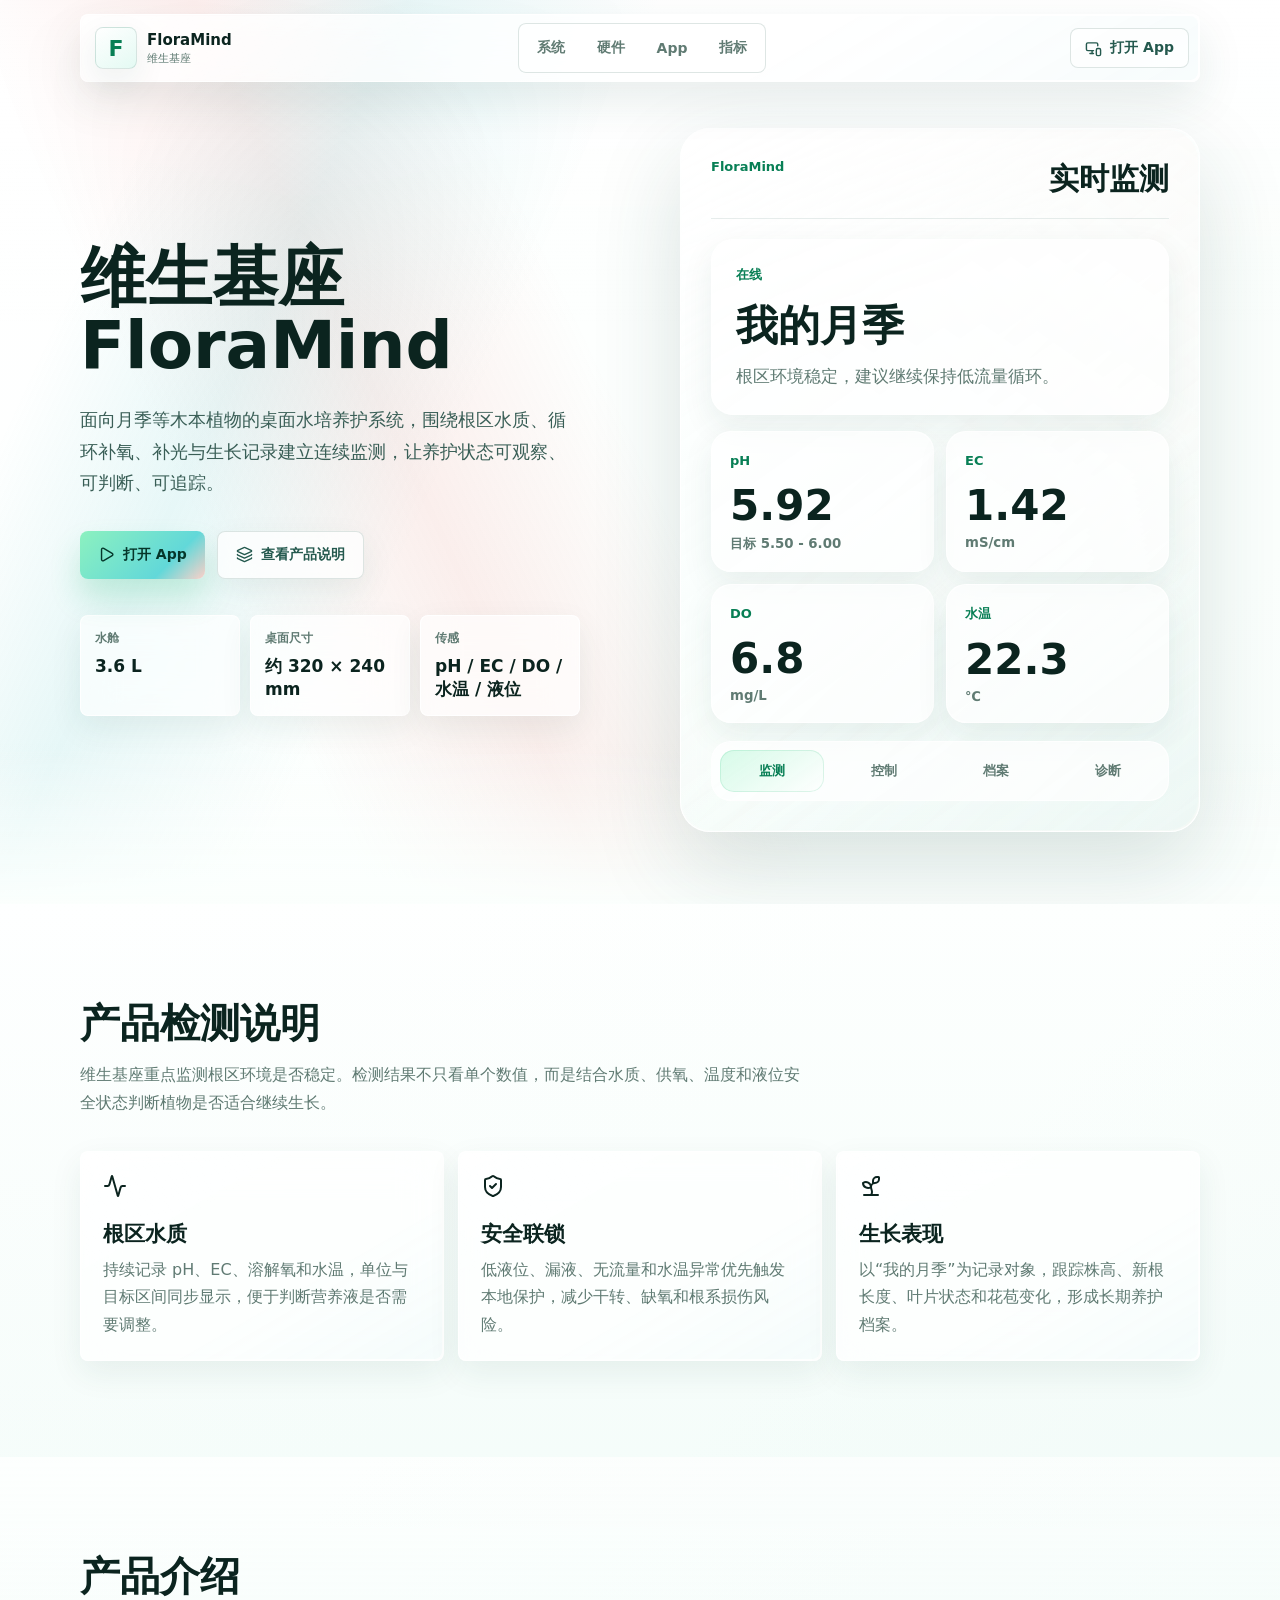
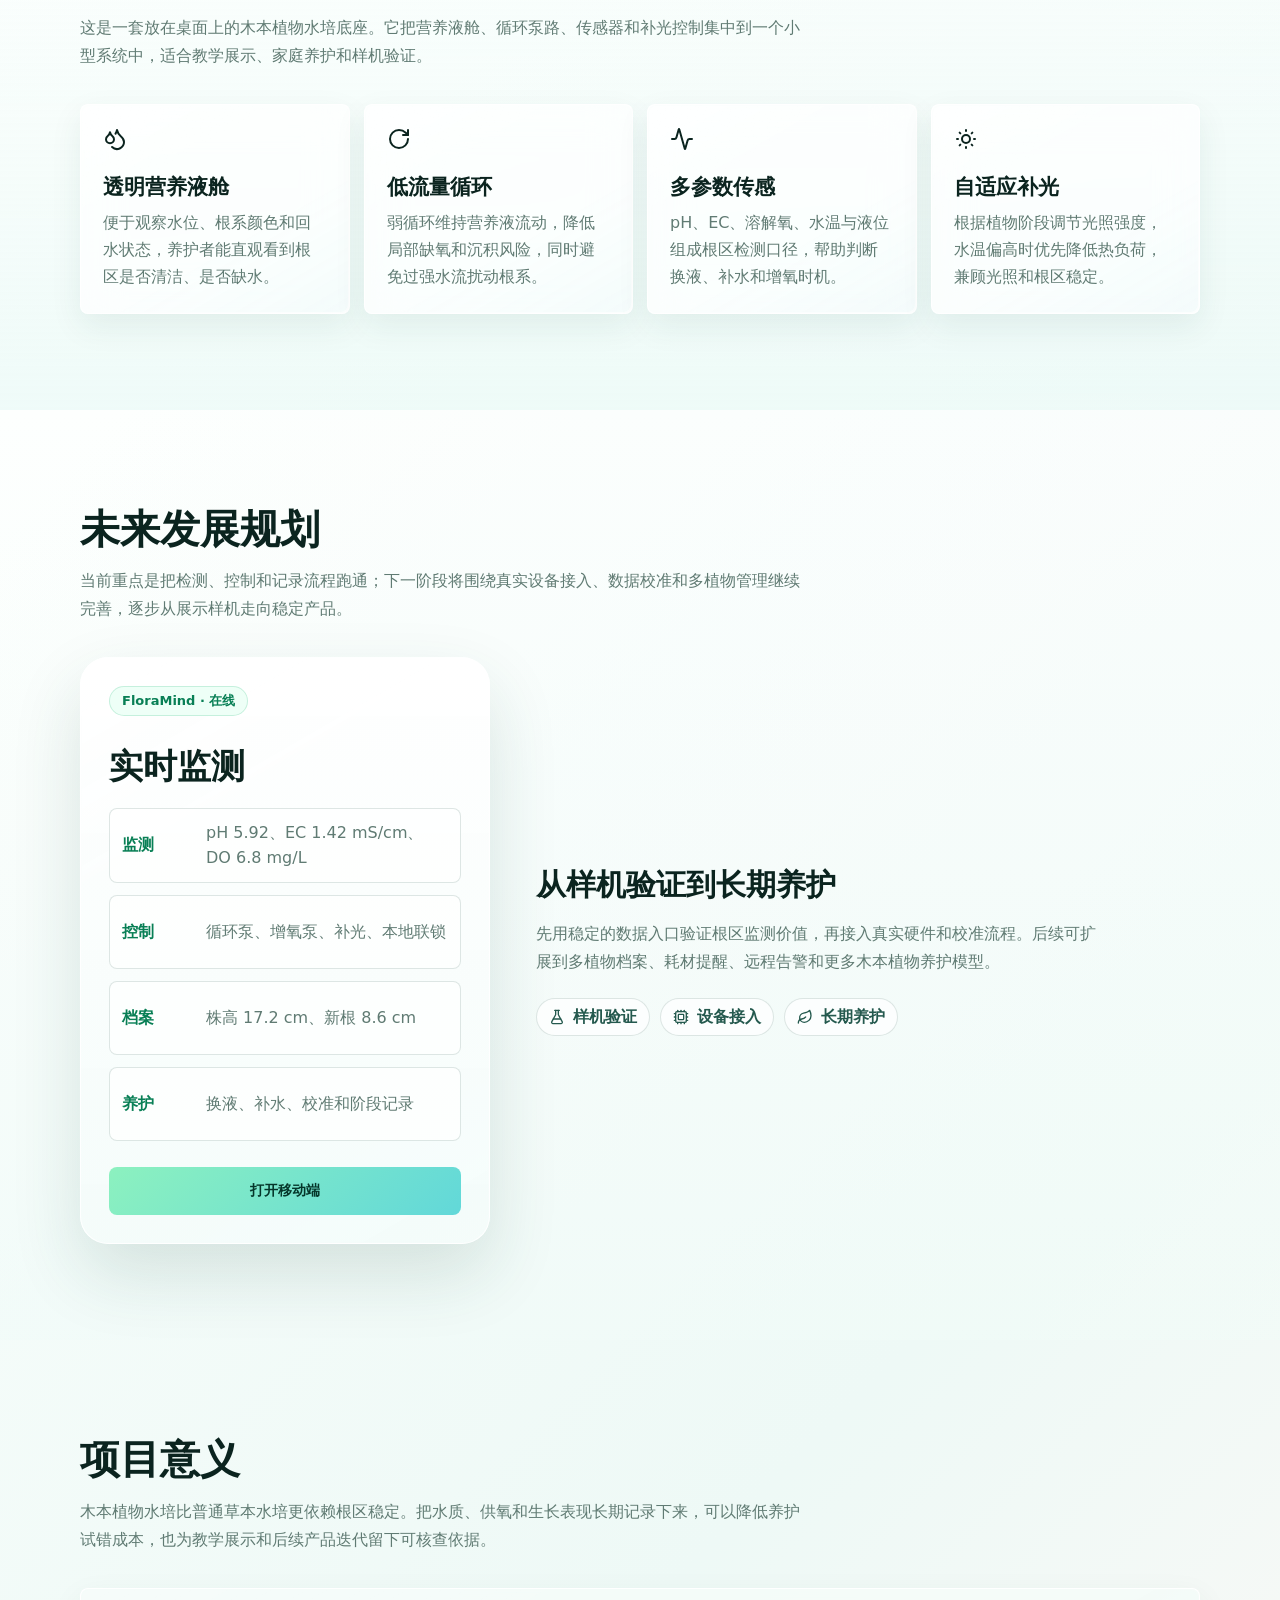
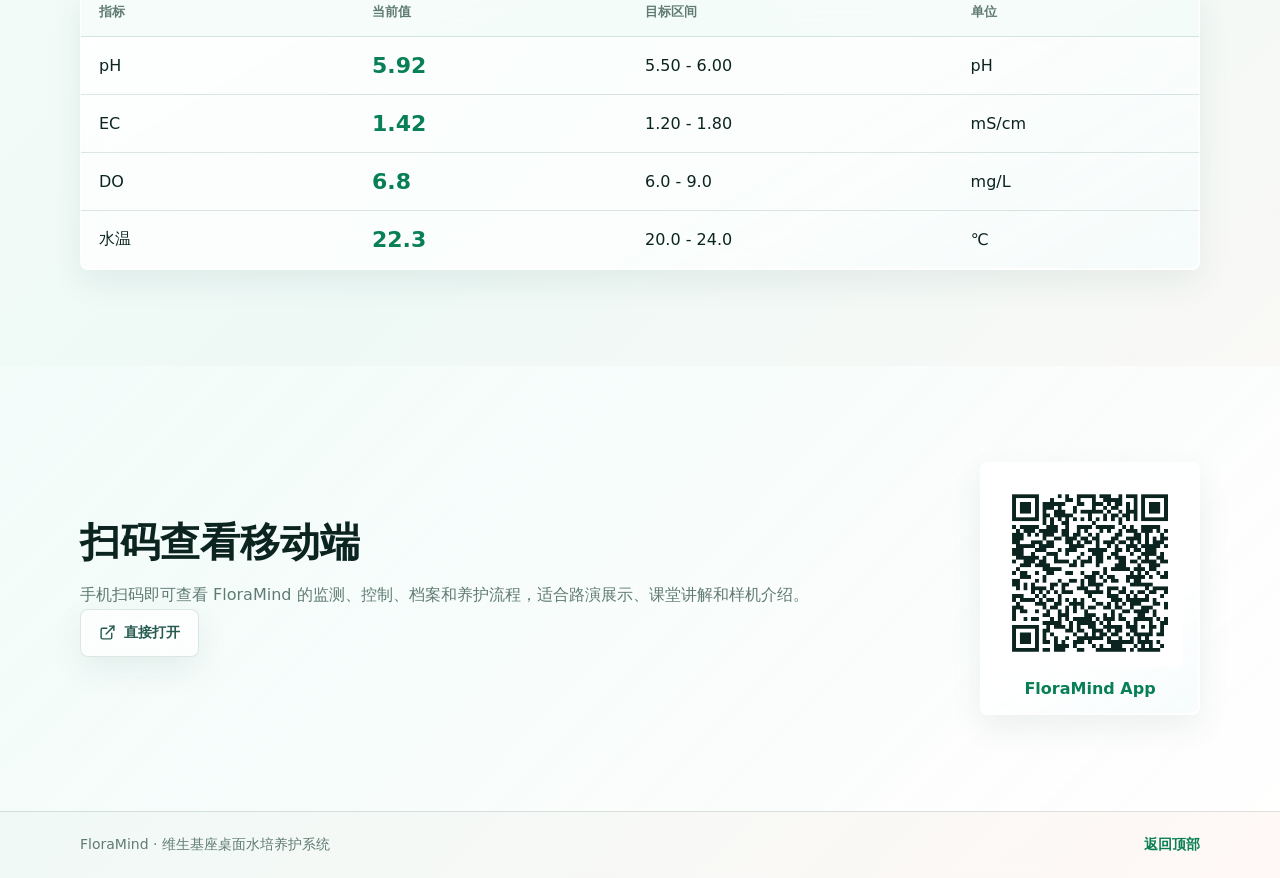
==== product/index.html @ eb9dc313 "Add robust product page routes" ====
<!doctype html>
<html lang="zh-CN">
<head>
  <meta charset="UTF-8">
  <meta name="viewport" content="width=device-width, initial-scale=1.0">
  <meta name="robots" content="noindex">
  <title>Opening FloraMind product page</title>
  <meta http-equiv="refresh" content="0; url=../product.html?release=product-route-20260613e">
  <script>
    window.location.replace("../product.html?release=product-route-20260613e");
  </script>
</head>
<body>
  <p>Opening FloraMind product page. If it does not redirect, open <a href="../product.html?release=product-route-20260613e">FloraMind product page</a>.</p>
</body>
</html>
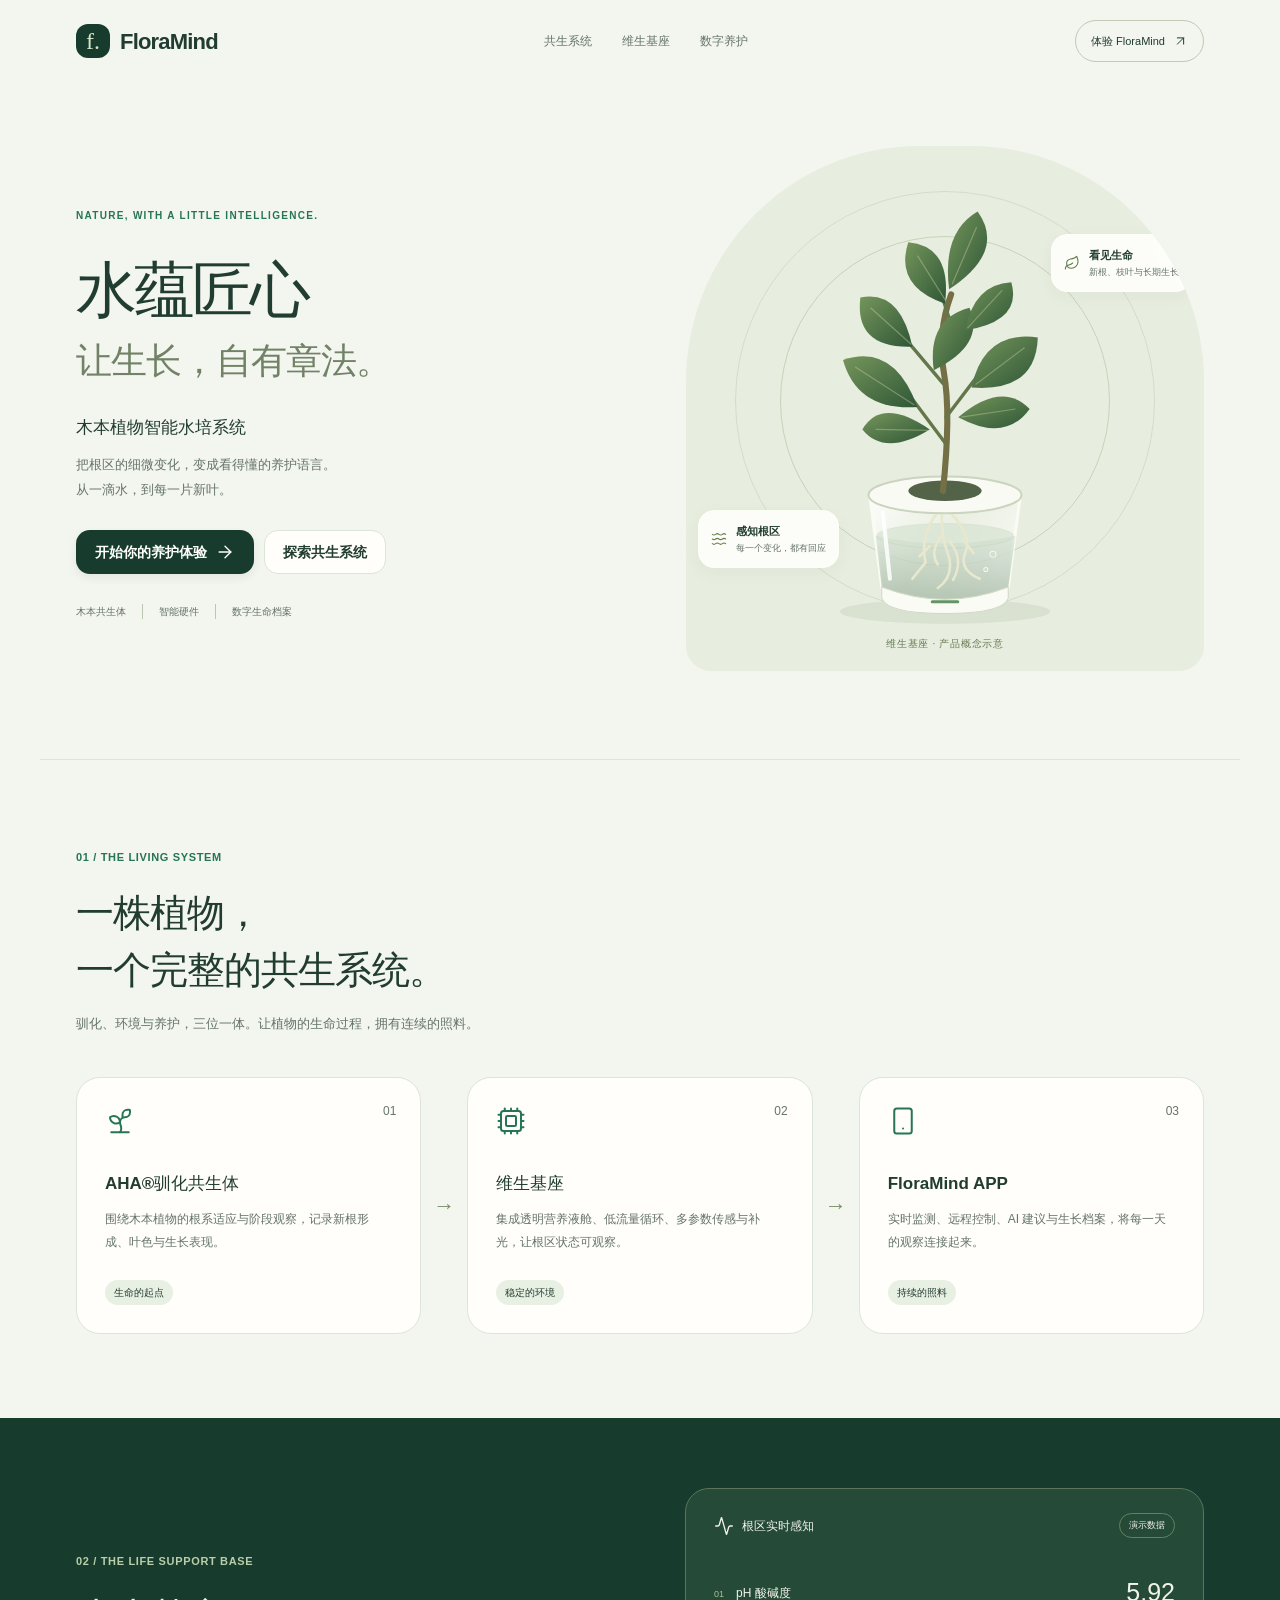
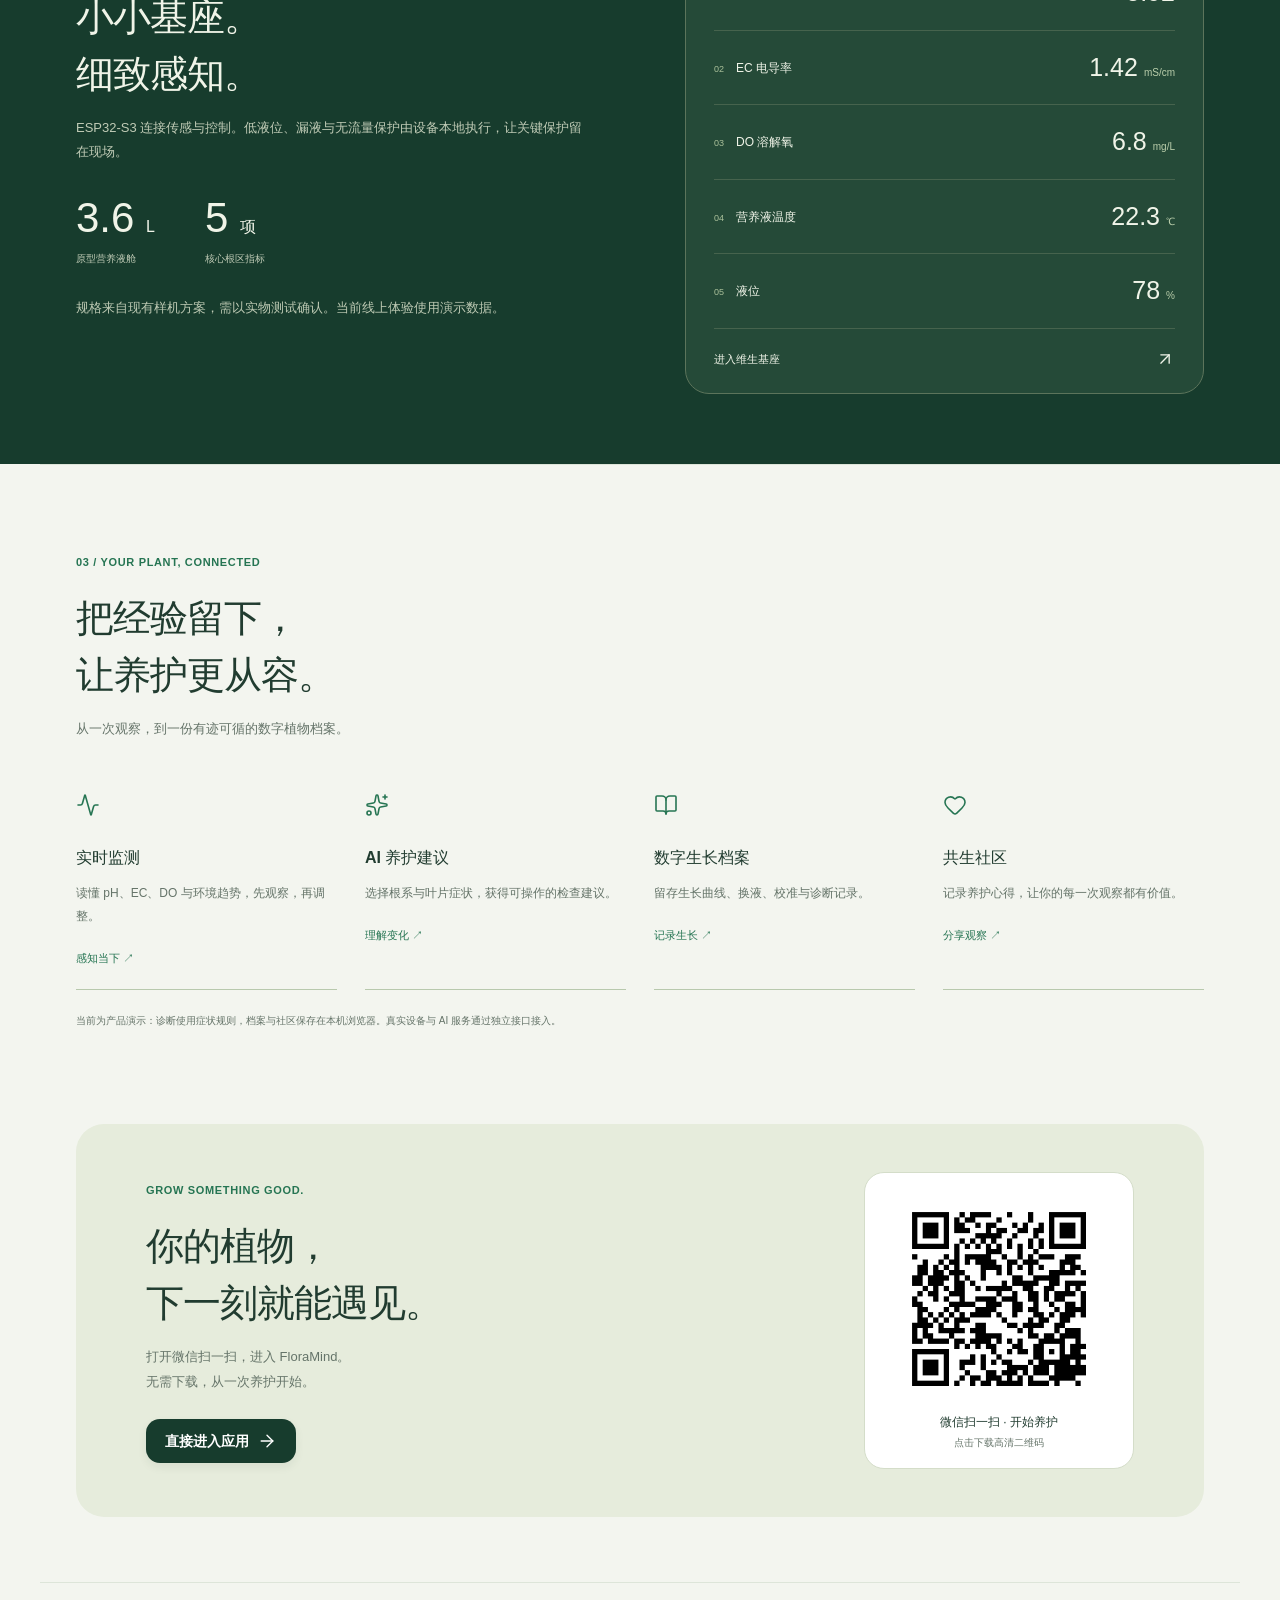
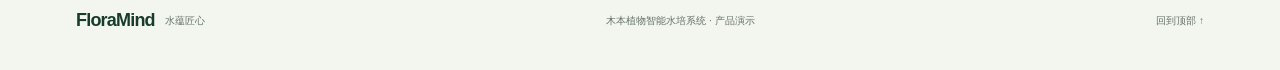
==== commit 78e67262: "feat: rebuild FloraMind Vision V2 UI" ====
--- a/product/index.html
+++ b/product/index.html
@@ -2,15 +2,63 @@
 <html lang="zh-CN">
 <head>
   <meta charset="UTF-8">
-  <meta name="viewport" content="width=device-width, initial-scale=1.0">
-  <meta name="robots" content="noindex">
-  <title>Opening FloraMind product page</title>
-  <meta http-equiv="refresh" content="0; url=../product.html?release=product-route-20260613e">
-  <script>
-    window.location.replace("../product.html?release=product-route-20260613e");
-  </script>
+  <meta name="viewport" content="width=device-width, initial-scale=1.0, viewport-fit=cover">
+  <meta name="theme-color" content="#f3f5ef">
+  <meta name="description" content="水蕴匠心 FloraMind 木本植物智能水培系统：AHA®驯化共生体、维生基座与数字养护服务，连接每一寸生长。">
+  <title>水蕴匠心 · FloraMind 木本植物智能水培系统</title>
+  <link rel="icon" href="../assets/floramind-icon-192.png">
+  <link rel="apple-touch-icon" href="../assets/floramind-icon-192.png">
+  <link rel="manifest" href="../manifest.json">
+  <link rel="stylesheet" href="../css/tokens.css">
+  <link rel="stylesheet" href="../css/product.css">
+  <script src="../js/icons.js" defer></script>
+  <script src="../js/config.js" defer></script>
+  <script src="../js/storage.js" defer></script>
+  <script src="../js/mock-data.js" defer></script>
+  <script src="../js/api-service.js" defer></script>
+  <script src="../js/product.js" defer></script>
 </head>
 <body>
-  <p>Opening FloraMind product page. If it does not redirect, open <a href="../product.html?release=product-route-20260613e">FloraMind product page</a>.</p>
+  <a class="skip-link" href="#main">跳到产品介绍</a>
+  <header class="site-header">
+    <a class="brand" href="../" aria-label="FloraMind 应用首页"><span class="brand-mark">f.</span><strong>FloraMind</strong></a>
+    <nav class="site-nav" aria-label="产品导航"><a href="#system">共生系统</a><a href="#hardware">维生基座</a><a href="#app">数字养护</a></nav>
+    <a class="header-action" href="../">体验 FloraMind <i data-lucide="arrow-up-right"></i></a>
+  </header>
+  <main id="main">
+    <section class="product-hero" aria-labelledby="hero-title">
+      <div class="hero-copy"><p class="eyebrow">NATURE, WITH A LITTLE INTELLIGENCE.</p>
+        <h1 id="hero-title">水蕴匠心<span>让生长，自有章法。</span></h1>
+        <p class="hero-description">木本植物智能水培系统</p>
+        <p class="hero-detail">把根区的细微变化，变成看得懂的养护语言。<br>从一滴水，到每一片新叶。</p>
+        <div class="hero-actions"><a class="primary-action" href="../">开始你的养护体验 <i data-lucide="arrow-right"></i></a><a class="secondary-action" href="#system">探索共生系统</a></div>
+        <div class="hero-caption"><span>木本共生体</span><span>智能硬件</span><span>数字生命档案</span></div>
+      </div>
+      <figure class="product-art"><div class="orbit orbit-one"></div><div class="orbit orbit-two"></div><img src="../assets/plant-system.svg" width="300" height="440" alt="木本植物、水培根系与透明维生基座概念示意"><div class="art-label label-top"><i data-lucide="leaf"></i><div><strong>看见生命</strong><span>新根、枝叶与长期生长</span></div></div><div class="art-label label-bottom"><i data-lucide="waves"></i><div><strong>感知根区</strong><span>每一个变化，都有回应</span></div></div><figcaption>维生基座 · 产品概念示意</figcaption></figure>
+    </section>
+    <section class="section-band" id="system" aria-labelledby="system-title">
+      <div class="section-heading"><span class="eyebrow">01 / THE LIVING SYSTEM</span><h2 id="system-title">一株植物，<br>一个完整的共生系统。</h2><p>驯化、环境与养护，三位一体。让植物的生命过程，拥有连续的照料。</p></div>
+      <div class="system-flow">
+        <article><span class="step-number">01</span><i data-lucide="sprout"></i><h3>AHA®驯化共生体</h3><p>围绕木本植物的根系适应与阶段观察，记录新根形成、叶色与生长表现。</p><span class="step-tag">生命的起点</span></article><span class="flow-arrow" aria-hidden="true">→</span>
+        <article><span class="step-number">02</span><i data-lucide="cpu"></i><h3>维生基座</h3><p>集成透明营养液舱、低流量循环、多参数传感与补光，让根区状态可观察。</p><span class="step-tag">稳定的环境</span></article><span class="flow-arrow" aria-hidden="true">→</span>
+        <article><span class="step-number">03</span><i data-lucide="smartphone"></i><h3>FloraMind APP</h3><p>实时监测、远程控制、AI 建议与生长档案，将每一天的观察连接起来。</p><span class="step-tag">持续的照料</span></article>
+      </div>
+    </section>
+    <section class="hardware-band" id="hardware" aria-labelledby="hardware-title">
+      <div class="hardware-copy"><span class="eyebrow">02 / THE LIFE SUPPORT BASE</span><h2 id="hardware-title">小小基座。<br>细致感知。</h2><p>ESP32-S3 连接传感与控制。低液位、漏液与无流量保护由设备本地执行，让关键保护留在现场。</p><div class="hardware-specs"><div><strong>3.6 <small>L</small></strong><span>原型营养液舱</span></div><div><strong>5 <small>项</small></strong><span>核心根区指标</span></div></div><p class="fine-print">规格来自现有样机方案，需以实物测试确认。当前线上体验使用演示数据。</p></div>
+      <div class="sensor-panel"><div class="sensor-head"><span><i data-lucide="activity"></i>根区实时感知</span><span class="small-tag" id="productDataStatus">正在载入</span></div><dl class="sensor-list">
+        <div><dt><span>01</span>pH 酸碱度</dt><dd data-product-metric="ph">—</dd></div>
+        <div><dt><span>02</span>EC 电导率</dt><dd><b data-product-metric="ec">—</b><small>mS/cm</small></dd></div>
+        <div><dt><span>03</span>DO 溶解氧</dt><dd><b data-product-metric="do">—</b><small>mg/L</small></dd></div>
+        <div><dt><span>04</span>营养液温度</dt><dd><b data-product-metric="waterTemp">—</b><small>℃</small></dd></div>
+        <div><dt><span>05</span>液位</dt><dd><b data-product-metric="level">—</b><small>%</small></dd></div>
+      </dl><a href="../#/control" class="sensor-link">进入维生基座 <i data-lucide="arrow-up-right"></i></a></div>
+    </section>
+    <section class="section-band" id="app" aria-labelledby="app-title"><div class="section-heading"><span class="eyebrow">03 / YOUR PLANT, CONNECTED</span><h2 id="app-title">把经验留下，<br>让养护更从容。</h2><p>从一次观察，到一份有迹可循的数字植物档案。</p></div>
+      <div class="service-grid"><a href="../#/dashboard"><i data-lucide="activity"></i><h3>实时监测</h3><p>读懂 pH、EC、DO 与环境趋势，先观察，再调整。</p><span>感知当下 ↗</span></a><a href="../#/diagnosis"><i data-lucide="sparkles"></i><h3>AI 养护建议</h3><p>选择根系与叶片症状，获得可操作的检查建议。</p><span>理解变化 ↗</span></a><a href="../#/archive"><i data-lucide="book-open"></i><h3>数字生长档案</h3><p>留存生长曲线、换液、校准与诊断记录。</p><span>记录生长 ↗</span></a><a href="../#/community"><i data-lucide="heart"></i><h3>共生社区</h3><p>记录养护心得，让你的每一次观察都有价值。</p><span>分享观察 ↗</span></a></div><p class="fine-print">当前为产品演示：诊断使用症状规则，档案与社区保存在本机浏览器。真实设备与 AI 服务通过独立接口接入。</p>
+    </section>
+    <section class="scan-section" aria-labelledby="scan-title"><div><span class="eyebrow">GROW SOMETHING GOOD.</span><h2 id="scan-title">你的植物，<br>下一刻就能遇见。</h2><p>打开微信扫一扫，进入 FloraMind。<br>无需下载，从一次养护开始。</p><a class="primary-action" href="../">直接进入应用 <i data-lucide="arrow-right"></i></a></div><a class="qr-card" href="../qr/floramind-v2.png" download><img src="../qr/floramind-v2.png" width="216" height="216" loading="lazy" alt="扫码打开 FloraMind 应用的二维码"><span>微信扫一扫 · 开始养护</span><small>点击下载高清二维码</small></a></section>
+  </main>
+  <footer class="site-footer"><a class="brand" href="../"><strong>FloraMind</strong><span>水蕴匠心</span></a><span>木本植物智能水培系统 · 产品演示</span><a href="#main">回到顶部 ↑</a></footer>
 </body>
 </html>
--- a/css/tokens.css
+++ b/css/tokens.css
@@ -0,0 +1,54 @@
+/* FloraMind — shared design tokens, app + product. Opaque surfaces are the default. */
+:root {
+  color-scheme: light;
+  --flora-green: #267553;
+  --deep-green: #173c2d;
+  --leaf-light: #e8f0e3;
+  --glass-white: rgba(255, 255, 252, .87);
+  --page: #f3f5ef;
+  --surface: #fffefa;
+  --ink: #213c30;
+  --ink-strong: #173326;
+  --muted: #657469;
+  --subtle: #657469;
+  --line: #dde5d9;
+  --warn: #91621d;
+  --danger: #b7453d;
+  --radius: 24px;
+  --shadow-soft: 0 5px 18px rgba(38, 65, 43, .045);
+  --shadow: 0 16px 44px rgba(28, 52, 35, .08);
+  --ease: cubic-bezier(.22,.7,.3,1);
+  --space-1: 4px;
+  --space-2: 8px;
+  --space-3: 12px;
+  --space-4: 16px;
+  --space-6: 24px;
+  --space-8: 32px;
+  --font: -apple-system, BlinkMacSystemFont, "Segoe UI", "PingFang SC", "Microsoft YaHei", sans-serif;
+}
+* { box-sizing: border-box; }
+[hidden] { display: none !important; }
+html { -webkit-text-size-adjust: 100%; }
+body { margin: 0; color: var(--ink); background: var(--page); font-family: var(--font); line-height: 1.5; }
+button, input, textarea { font: inherit; }
+button, a, label, input { -webkit-tap-highlight-color: transparent; }
+button, a { touch-action: manipulation; }
+button { cursor: pointer; }
+button:disabled { cursor: wait; opacity: .5; }
+a { color: inherit; }
+button:focus-visible, a:focus-visible, input:focus-visible, textarea:focus-visible, label:focus-within { outline: 3px solid #5c9869; outline-offset: 3px; }
+img { display: block; max-width: 100%; }
+svg { width: 20px; height: 20px; flex-shrink: 0; }
+.skip-link { position: fixed; top: -80px; left: 16px; z-index: 100; background: white; padding: 12px; }
+.skip-link:focus { top: 12px; }
+.sr-only { position: absolute; width: 1px; height: 1px; padding: 0; overflow: hidden; clip: rect(0,0,0,0); white-space: nowrap; border: 0; }
+.primary-action, .secondary-action, .context-link, .text-button { position: relative; display: inline-flex; align-items: center; justify-content: center; gap: 8px; min-height: 44px; padding: 10px 18px; border: 1px solid transparent; border-radius: 14px; font-size: 14px; font-weight: 600; text-decoration: none; transition: background .2s, transform .2s; }
+.primary-action { color: white; background: var(--deep-green); box-shadow: 0 4px 10px #173c2d12; }
+.secondary-action, .context-link { background: var(--surface); border-color: var(--line); }
+.text-button { color: var(--flora-green); background: transparent; padding: 6px 10px; }
+button:active, .primary-action:active, .secondary-action:active { transform: scale(.98); }
+.small-tag, .status-pill { display: inline-flex; align-items: center; gap: 6px; padding: 5px 9px; border: 1px solid var(--line); border-radius: 99px; font-size: 11px; font-weight: 500; white-space: nowrap; }
+.panel-kicker, .eyebrow { color: var(--flora-green); font-size: 11px; font-weight: 600; letter-spacing: .06em; }
+@media (prefers-reduced-motion: reduce) {
+  *, *::before, *::after { animation: none !important; transition: none !important; scroll-behavior: auto !important; }
+}
--- a/css/product.css
+++ b/css/product.css
@@ -0,0 +1,16 @@
+.site-header { display:flex; align-items:center; justify-content:space-between; gap:20px; max-width:1200px; margin:auto; padding:20px 36px; padding-top:calc(20px + env(safe-area-inset-top,0px)); }
+.brand { display:inline-flex; align-items:center; gap:10px; text-decoration:none; }.brand strong { font-size:22px; font-weight:550; letter-spacing:-.8px; }.brand-mark { width:34px; height:34px; display:grid; place-items:center; border-radius:12px; background:var(--deep-green); color:#d7e6c7; font:24px Georgia,serif; }
+.site-nav { display:flex; gap:30px; }.site-nav a { text-decoration:none; color:var(--muted); font-size:12px; padding:12px 0; }.header-action { display:flex; align-items:center; gap:8px; border:1px solid #bfcbb4; border-radius:30px; padding:10px 15px; font-size:11px; text-decoration:none; }.header-action svg { width:15px; }
+.product-hero { display:grid; grid-template-columns:1.1fr 1fr; gap:40px; max-width:1200px; margin:auto; padding:64px 36px 88px; align-items:center; }
+.hero-copy .eyebrow { font-size:10px; letter-spacing:.13em; margin-bottom:28px; }.hero-copy h1 { font-size:61px; font-weight:450; line-height:1.3; letter-spacing:-3px; margin:0; }.hero-copy h1 span { display:block; font-size:36px; color:#728267; margin-top:8px; letter-spacing:-1px; }.hero-description { margin:30px 0 12px; font-size:17px; }.hero-detail { font-size:13px; line-height:1.9; color:var(--muted); }.hero-actions { display:flex; gap:10px; margin:28px 0 30px; }.hero-caption { display:flex; gap:16px; font-size:10px; color:var(--muted); }.hero-caption span + span { border-left:1px solid #bac8b1; padding-left:16px; }
+.product-art { position:relative; display:grid; place-items:center; height:525px; margin:0; background:#e7eddf; border-radius:45% 45% 25px 25px; overflow:hidden; }.product-art > img { height:450px; width:auto; position:relative; z-index:1; }.orbit { position:absolute; border:1px solid #c7d3b9; border-radius:50%; width:330px; height:330px; top:90px; }.orbit-two { width:420px; height:420px; top:45px; opacity:.6; }.art-label { position:absolute; z-index:2; display:flex; gap:9px; align-items:center; padding:12px; border:1px solid #fcfff4; background:#fafff0; border-radius:16px; box-shadow:var(--shadow-soft); }.art-label strong { display:block; font-size:11px; font-weight:600; }.art-label span { display:block; font-size:9px; color:var(--muted); margin-top:2px; }.art-label svg { width:16px; color:#617d48; }.label-top { top:88px; right:12px; }.label-bottom { bottom:103px; left:12px; }.product-art figcaption { position:absolute; bottom:20px; font-size:10px; letter-spacing:.07em; color:#667b53; }
+.section-band { max-width:1200px; margin:auto; padding:84px 36px; border-top:1px solid var(--line); scroll-margin-top:20px; }.section-heading { margin-bottom:40px; }.section-heading h2,.hardware-copy h2,.scan-section h2 { font-size:38px; font-weight:450; line-height:1.5; letter-spacing:-1px; margin:17px 0 12px; }.section-heading p,.hardware-copy p,.scan-section p { color:var(--muted); font-size:13px; line-height:1.9; max-width:40em; }
+.system-flow { display:grid; grid-template-columns:1fr 30px 1fr 30px 1fr; align-items:stretch; gap:8px; }.system-flow article { position:relative; padding:28px; background:var(--surface); border:1px solid var(--line); border-radius:var(--radius); }.system-flow article > svg { height:30px; width:30px; color:var(--flora-green); }.step-number { position:absolute; top:24px; right:24px; font-size:12px; color:var(--muted); }.system-flow h3 { font-size:17px; font-weight:550; margin:28px 0 12px; }.system-flow p { font-size:12px; color:var(--muted); line-height:1.9; }.step-tag { display:inline-block; padding:5px 9px; border-radius:20px; background:var(--leaf-light); font-size:10px; margin-top:14px; }.flow-arrow { align-self:center; justify-self:center; color:#798f68; font-size:22px; }
+.hardware-band { display:grid; grid-template-columns:1fr 1fr; gap:90px; align-items:center; padding:70px max(36px,calc((100% - 1128px)/2)); background:var(--deep-green); color:#f0f4e8; }.hardware-band .eyebrow { color:#baceaa; }.hardware-copy p { color:#c0cbb6; }.hardware-specs { display:flex; gap:50px; margin:30px 0; }.hardware-specs strong { display:block; font-size:42px; font-weight:400; line-height:1.1; }.hardware-specs small { font-size:16px; }.hardware-specs span { display:block; color:#c0cbb6; font-size:10px; margin-top:10px; }.hardware-copy .fine-print { color:#bdc9b3; }
+.sensor-panel { padding:24px 28px; border:1px solid #5c745b; border-radius:24px; background:#254a38; }.sensor-head { display:flex; justify-content:space-between; align-items:center; font-size:12px; gap:8px; }.sensor-head > span:first-child { display:flex; gap:8px; align-items:center; }.sensor-head .small-tag { border-color:#668061; font-size:9px; }.sensor-list { margin:18px 0 0; }.sensor-list > div { display:flex; justify-content:space-between; align-items:center; padding:18px 0; border-bottom:1px solid #46634d; gap:10px; }.sensor-list dt { font-size:12px; }.sensor-list dt span { font-size:9px; color:#abc19b; margin-right:12px; }.sensor-list dd { display:flex; align-items:baseline; gap:6px; font-size:25px; font-weight:400; margin:0; font-variant-numeric:tabular-nums; }.sensor-list b { font-weight:400; }.sensor-list small { font-size:10px; color:#bbcfac; }.sensor-link { display:flex; align-items:center; justify-content:space-between; font-size:11px; padding-top:20px; text-decoration:none; }
+.service-grid { display:grid; grid-template-columns:repeat(4,1fr); gap:28px; }.service-grid a { padding:12px 0 22px; border-bottom:1px solid #b8c9ad; text-decoration:none; }.service-grid svg { width:24px; height:24px; color:var(--flora-green); }.service-grid h3 { font-size:16px; font-weight:550; margin:22px 0 10px; }.service-grid p { color:var(--muted); font-size:12px; line-height:1.9; }.service-grid span { display:block; font-size:11px; margin-top:22px; color:var(--flora-green); }.fine-print { font-size:10px; color:var(--muted); line-height:1.8; margin-top:22px; }
+.scan-section { display:grid; grid-template-columns:1fr 270px; align-items:center; gap:40px; max-width:1128px; margin:0 auto 65px; padding:48px 70px; background:#e6ecdc; border-radius:28px; }.scan-section p { margin-bottom:25px; }.qr-card { display:block; text-align:center; text-decoration:none; padding:18px; background:white; border:1px solid #d4ddc9; border-radius:20px; }.qr-card img { width:216px; height:auto; margin:auto; }.qr-card span { display:block; margin-top:6px; font-size:12px; }.qr-card small { display:block; font-size:10px; color:var(--muted); margin-top:4px; }
+.site-footer { max-width:1200px; margin:auto; padding:24px 36px 36px; display:flex; align-items:center; justify-content:space-between; gap:20px; border-top:1px solid var(--line); font-size:10px; color:var(--muted); }.site-footer .brand strong { font-size:18px; color:var(--deep-green); }.site-footer a { text-decoration:none; }
+@supports ((backdrop-filter:blur(14px)) or (-webkit-backdrop-filter:blur(14px))) { .art-label { background:var(--glass-white); backdrop-filter:blur(14px); -webkit-backdrop-filter:blur(14px); } }
+@media (max-width:900px) { .site-nav { display:none; }.product-hero { gap:24px; }.hero-copy h1 { font-size:44px; }.hero-copy h1 span { font-size:26px; }.product-art { height:430px; }.product-art > img { height:370px; }.hero-actions { flex-wrap:wrap; }.hardware-band { gap:35px; }.service-grid { grid-template-columns:repeat(2,1fr); }.system-flow article { padding:20px; }.system-flow { grid-template-columns:1fr; }.flow-arrow { transform:rotate(90deg); }.scan-section { margin-left:24px; margin-right:24px; padding:36px; } }
+@media (max-width:600px) { .site-header { padding:18px 20px; }.brand strong { font-size:19px; }.header-action { padding:10px 12px; font-size:10px; }.header-action svg { display:none; }.product-hero { grid-template-columns:1fr; padding:36px 24px 55px; gap:38px; }.hero-copy .eyebrow { font-size:8px; margin-bottom:20px; }.hero-copy h1 { font-size:43px; }.hero-copy h1 span { font-size:27px; margin-top:9px; }.hero-description { font-size:15px; margin-top:22px; }.hero-detail { font-size:12px; }.hero-actions { gap:8px; margin:23px 0; }.hero-actions a { font-size:11px; padding:10px 13px; }.hero-caption { font-size:9px; gap:12px; }.hero-caption span + span { padding-left:12px; }.product-art { height:410px; width:100%; max-width:400px; justify-self:center; }.product-art > img { height:370px; }.label-top { top:72px; }.label-bottom { bottom:73px; }.section-band { padding:55px 24px; }.section-heading { margin-bottom:30px; }.section-heading h2,.hardware-copy h2,.scan-section h2 { font-size:29px; }.system-flow article { padding:24px; }.system-flow h3 { margin-top:18px; }.hardware-band { grid-template-columns:1fr; padding:50px 24px; gap:25px; }.sensor-panel { padding:22px; }.service-grid { gap:25px 18px; }.service-grid h3 { font-size:14px; }.service-grid p { font-size:11px; }.scan-section { grid-template-columns:1fr; margin:0 16px 40px; padding:32px 25px; }.qr-card { width:238px; justify-self:center; }.qr-card img { width:200px; }.site-footer { flex-direction:column; align-items:flex-start; padding:25px; gap:15px; } }
